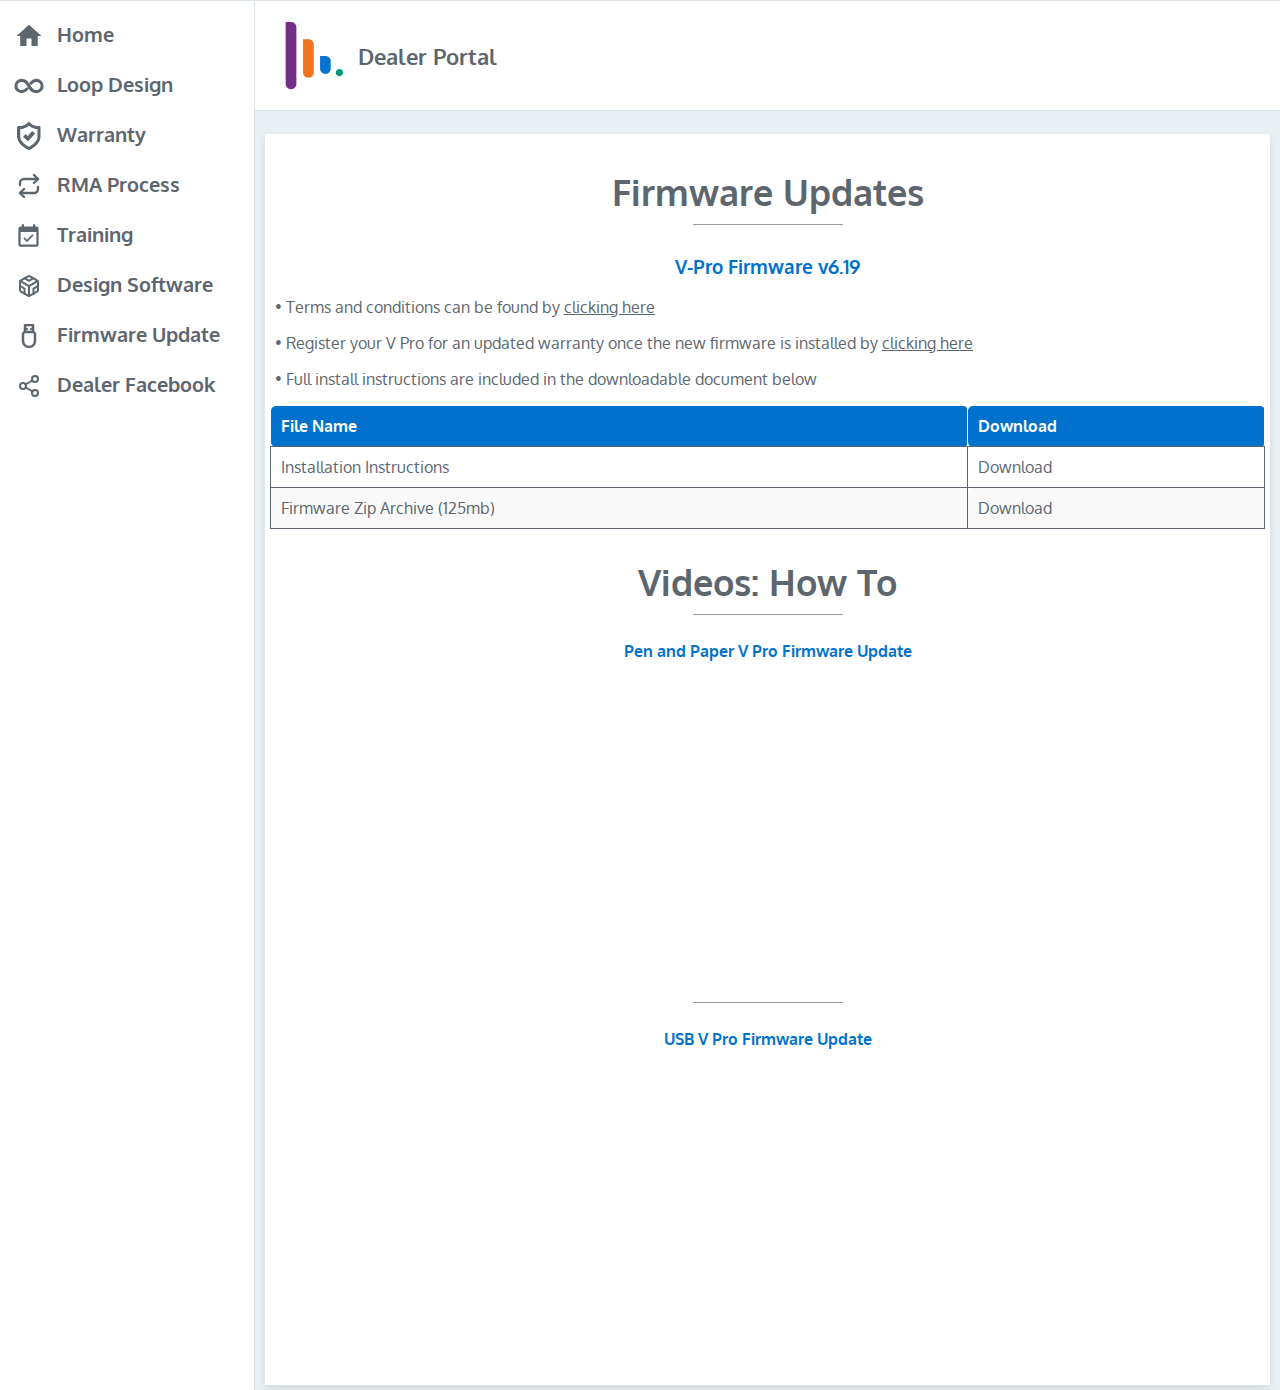
==== firmware.html @ 17f2cf8e "Updates to Firmware videos" ====
<!DOCTYPE html>
<html lang="en">
<head>
    <meta charset="UTF-8">
    <meta http-equiv="X-UA-Compatible" content="IE=edge">
    <meta name="viewport" content="width=device-width, initial-scale=1.0">
    <title>Dealer Portal</title>
    <script src="main.js" defer></script>  
    <link rel="stylesheet" href="styles.css">
    <link rel="icon" href="/contactaicon.png">
    <link rel="stylesheet" href="https://fonts.googleapis.com/css?family=Oxygen">
</head>
<body>
    <div class="portal_container">
        <div class="portal_column1">
            <div class="logoCol">
                <svg class='dashboardLogo' class="dashboardIcon"
                xmlns="http://www.w3.org/2000/svg" viewBox="0 0 24 24">
                    </svg>
                <a href="index.html">
                <svg class='dashIcon' id="homeIcon"
                    xmlns="http://www.w3.org/2000/svg" viewBox="0 0 24 24">
                    <path d="M10,20V14H14V20H19V12H22L12,3L2,12H5V20H10Z" />
                </svg>
                </a>
                <a href="lalform.html">    
                <svg class="dashIcon" id="loopIcon"
                xmlns="http://www.w3.org/2000/svg" class="ionicon" viewBox="0 0 512 512"><title>Infinite</title><path d="M256 256s-48-96-126-96c-54.12 0-98 43-98 96s43.88 96 98 96c37.51 0 71-22.41 94-48M256 256s48 96 126 96c54.12 0 98-43 98-96s-43.88-96-98-96c-37.51 0-71 22.41-94 48" fill="none" stroke="currentColor" stroke-linecap="round" stroke-miterlimit="10" stroke-width="52"/></svg>                </svg>
                </a>
                <a href="warranty.html">    
                    <img class="dashIcon"src="warrantysym2.png" alt="contactaMainLogo" id="warrantyIconNav"></img>
                </a>
                <a href="rma.html">    
                <svg id="rmaIcon"
                xmlns="http://www.w3.org/2000/svg" width="24" height="24" viewBox="0 0 24 24" fill="none" stroke="currentColor" stroke-width="2.4" stroke-linecap="round" stroke-linejoin="round" class="feather feather-repeat"><polyline points="17 1 21 5 17 9"></polyline><path d="M3 11V9a4 4 0 0 1 4-4h14"></path><polyline points="7 23 3 19 7 15"></polyline><path d="M21 13v2a4 4 0 0 1-4 4H3"></path></svg>                </a>
                <a href="trainingform.html">
                <svg class="dashIcon" id="trainingIcon"
                xmlns="http://www.w3.org/2000/svg" viewBox="0 0 24 24">
                <path d="M19,19H5V8H19M19,3H18V1H16V3H8V1H6V3H5C3.89,3 3,3.9 3,5V19A2,2 0 0,0 5,21H19A2,2 0 0,0 21,19V5A2,2 0 0,0 19,3M16.53,11.06L15.47,10L10.59,14.88L8.47,12.76L7.41,13.82L10.59,17L16.53,11.06Z" />                
                </svg>                
                </a>
                <a href="visualiser.html">
                <svg class="visualiserIcon"
                xmlns="http://www.w3.org/2000/svg" width="24" height="24" viewBox="0 0 24 24" fill="none" stroke="currentColor" stroke-width="2" stroke-linecap="round" stroke-linejoin="round" class="feather feather-codesandbox"><path d="M21 16V8a2 2 0 0 0-1-1.73l-7-4a2 2 0 0 0-2 0l-7 4A2 2 0 0 0 3 8v8a2 2 0 0 0 1 1.73l7 4a2 2 0 0 0 2 0l7-4A2 2 0 0 0 21 16z"></path><polyline points="7.5 4.21 12 6.81 16.5 4.21"></polyline><polyline points="7.5 19.79 7.5 14.6 3 12"></polyline><polyline points="21 12 16.5 14.6 16.5 19.79"></polyline><polyline points="3.27 6.96 12 12.01 20.73 6.96"></polyline><line x1="12" y1="22.08" x2="12" y2="12"></line></svg>                </svg>
                </a>    
                <a href="firmware.html">
                <svg class="visualiserIcon"
                width="24" height="24" viewBox="0 0 24 24" fill="#5d666f" stroke="currentColor" stroke-width="0.5" xmlns="http://www.w3.org/2000/svg">            <path fill-rule="evenodd" clip-rule="evenodd" d="M9 7L15 7V5V2L9 2V5V7ZM9 5C9 5.55228 9.44772 6 10 6C10.5523 6 11 5.55228 11 5C11 4.44772 10.5523 4 10 4C9.44772 4 9 4.44772 9 5ZM15 5C15 4.44772 14.5523 4 14 4C13.4477 4 13 4.44772 13 5C13 5.55228 13.4477 6 14 6C14.5523 6 15 5.55228 15 5ZM16.9863 7.1659C16.9953 7.11194 17 7.05652 17 7V1C17 0.447715 16.5523 0 16 0L8 0C7.44772 0 7 0.447715 7 1V7C7 7.05652 7.00469 7.11194 7.0137 7.1659C5.84136 7.57385 5 8.68867 5 10V17C5 20.866 8.13401 24 12 24C15.866 24 19 20.866 19 17V10C19 8.68867 18.1586 7.57385 16.9863 7.1659ZM7 10C7 9.44772 7.44772 9 8 9H16C16.5523 9 17 9.44772 17 10V17C17 19.7614 14.7614 22 12 22C9.23858 22 7 19.7614 7 17L7 10Z"/> </svg>
                </a>
                <a href="https://www.facebook.com/qr/3451659551759622">
                <svg xmlns="http://www.w3.org/2000/svg" width="24" height="24" viewBox="0 0 24 24" fill="none" stroke="currentColor" stroke-width="2" stroke-linecap="round" stroke-linejoin="round" class="feather feather-share-2"><circle cx="18" cy="5" r="3"></circle><circle cx="6" cy="12" r="3"></circle><circle cx="18" cy="19" r="3"></circle><line x1="8.59" y1="13.51" x2="15.42" y2="17.49"></line><line x1="15.41" y1="6.51" x2="8.59" y2="10.49"></line></svg>          
                </a>
            </div>
            <div class="navCol">
                    <a href="index.html">
                        <img id="mainLogo" src="contactalogo.png" alt="contactaMainLogo"></img>
                    </a>
                    <li><a href="index.html">Home</a></li>
                    <li><a href="lalform.html">Loop Design</a></li>
                    <li><a href="warranty.html">Warranty</a></li>
                    <li><a href="rma.html">RMA Process</a></li>
                    <li><a href="trainingform.html">Training</a></li>
                    <li><a href="visualiser.html">Design Software</a></li>
                    <li><a href="firmware.html">Firmware Update</a></li>
                    <li><a href="https://www.facebook.com/qr/3451659551759622">Dealer Facebook</a></li>
            </div>
        </div>
        <div class="portal_column2">
            <div class="headerRow">
                <div class="headerColumns">
                    <img src="contactaicon.png" alt="The Contacta symbol" id="contactaIcon" class="grow">
                    <div class="dealerTitle">
                        <div class="bigText">Dealer Portal</div>
                    </div>
                </div>
            </div>
            <div class="dropdownRow">
                <div class="dropdown"  onclick="toggleMob('dropdownContent')">  
                    <div class="topLine"  onclick="toggleMob('dropdownContent')"></div>
                    <div id="leftBar">Menu</div>
                    <img src='mobmenubtn.png' class="dropbtn"></img>
                </div>
                <div class="dropdownContent" id="dropdownContent">
                    <li class="dropItem"><a href="index.html">Home</a></li>
                    <li class="dropItem"><a href="lalform.html">Loop Design</a></li>
                    <li class="dropItem"><a href="warranty.html">Warranty</a></li>
                    <li class="dropItem"><a href="rma.html">RMA Process</a></li>
                    <li class="dropItem"><a href="trainingform.html">Training</a></li>
                    <li class="dropItem"><a href="visualiser.html">Design Software</a></li>
                    <li class="dropItem"><a href="https://www.facebook.com/qr/3451659551759622">Dealer Facebook</a></li>
                </div>
            </div>
            <div class="firmwareRow">    
                <div class="pricelistRow">
                    <div class="videoTextCont">
                        <div class="headline">
                            Firmware Updates
                        </div>
                        <linebreakCont>
                        <div class="lineBreakHeadline"></div>
                        </linebreakCont>
                        <p class="videoTextTitle">
                            V-Pro Firmware v6.19
                        </p>

                        <p class="firmwareText">
                            <a href="https://contactainc.com/wp-content/uploads/2023/06/V-PRO-Range-Driver-Extended-Warranty-v4-US-Version.docx"> • Terms and conditions can be found by <u>clicking here</u></a>
                            <p class="firmwareText">
                                <a href="https://form.jotform.com/231314367576358"> • Register your V Pro for an updated warranty once the new firmware is installed by <u>clicking here</u></a>

                        <p class="firmwareText">
                            • Full install instructions are included in the downloadable document below
                        </p>
                        <table>
                            <tr>
                              <th>File Name</th>
                              <th>Download</th>
                            </tr>
                            <tr>
                            <tr>
                              <td>Installation Instructions</td>
                              <td><a href="https://contactainc.com/wp-content/uploads/2023/06/PN1001-Customer-Software-Update-Online-3.docx">Download</a></td>
                            </tr>
                            <tr>
                              <td>Firmware Zip Archive (125mb)</td>
                              <td><a href="https://contactainc.com/wp-content/uploads/2023/06/updater_28-07-2022_V6.19.zip">Download</a></td>
                            </tr>
                          </table>
                            <div class="headline">
                                Videos: How To
                            </div>
                            <linebreakCont>
                            <div class="lineBreakHeadline"></div>
                            </linebreakCont>
                            <p class="videoText">
                                Pen and Paper V Pro Firmware Update
                            </p>
                            <div class="videoCont">
                            <iframe width="560" height="315" src="https://www.youtube.com/embed/PJC8OsZ-jYs" title="YouTube video player" frameborder="0" allow="accelerometer; autoplay; clipboard-write; encrypted-media; gyroscope; picture-in-picture; web-share" allowfullscreen></iframe>
                            </div>
                            <linebreakCont>
                                <div class="lineBreakHeadline"></div>
                                </linebreakCont>                    <p class="videoText">
                                    USB V Pro Firmware Update
                            </p>
                            <div class="videoCont">
                                <iframe width="560" height="315" src="https://www.youtube.com/embed/IsLSICy7r08" title="YouTube video player" frameborder="0" allow="accelerometer; autoplay; clipboard-write; encrypted-media; gyroscope; picture-in-picture; web-share" allowfullscreen></iframe>
                            </div>
       
                    </div>
                </div>
            </div>
        </div>
    </body>
    </html>
---- styles.css ----
body,
html {
  height: 100%;
  width: 100%;
  margin: 0;
}

@media only screen and (max-width: 600px) {
  .portal_column1 {
    display: none !important;
  }

  .orderRow,
  .contentRow,
  .mainRow,
  .pricelistRow {
    margin-top: 0px !important;
  }

  .dropdown {
    display: flex !important;
    justify-content: space-between;
    grid-template-columns: 3px 200px;
    height: 25px;
    background-color: #5d666f;
  }

  .card {
    grid-template-columns: 3px 12fr !important;
  }

  .cardColumnRight {
    padding: 5px !important;
    grid-template-rows: 30px 35px 2fr !important;
    min-width: 50px !important;
  }

  .contentRow {
    display: grid;
    grid-template-columns: 1fr !important;
  }

  .portal_column2 {
    width: 100vw !important;
  }

  .announcements {
    display: none;
  }

  .subTitle {
    padding-top: 8px;
  }

  .projectsCol {
    padding-bottom: 20px;
  }

  .dropbtn {
    height: 20px;
    padding: 10px;
    background-color: white;
  }

  .dropbtn:hover {
    background-color: rgb(143, 143, 143);
    transition: 0.2s;
  }

  .dropItem {
    display: grid;
    list-style: none;
    list-style-type: none;
    background-color: #e5e5e5;
    color: black;
    height: 30px;
    padding-left: 15px;
    align-items: center;
    align-content: center;
    align-self: center;
  }

  .dropItem:hover {
    background-color: #5199d3;
    color: white;
  }

  .turnOn {
    display: grid !important;
    transition: 0.5s;
  }

  .dropdownContent {
    font-size: 1.071em;
    display: none;
  }
}

.dropdownLot {
  display: none;
}

.dropdown {
  color: white;
  align-items: center;
  align-content: center;
  align-self: center;
  font-weight: 600;
  display: none;
}

.dropdownContent {
  display: none;
}

#contactaIcon {
  max-width: initial;
}

.portal_container {
  display: grid;
  grid-template-columns: 255px 3fr;
  font-family: "Oxygen", "Open Sans", Helvetica, sans-serif;
  height: 100%;
  border-top: 1px solid #d9e2e6;
  border-bottom: 1px solid #d9e2e6;
}

.portal_column1 {
  display: grid;
  grid-template-columns: 57px 3fr;
}

.logoCol {
  padding-top: 2px;
  /* position: fixed; */
  left: 10px;
  display: grid;
  justify-items: center;
  align-items: center;
  grid-template-rows: 10px 50px 50px 50px 50px 50px 50px 50px 50px;
}

.navCol {
  /* position: fixed; */
  left: 60px;
  display: grid;
  align-items: center;
  grid-template-rows: 8px 50px 50px 50px 50px 50px 50px 50px 50px;
}

#mainLogo {
  display: none;
  /* position: fixed; */
  top: 25px;
  left: 25px;
  width: 200px;
}

.dashboardLogo {
  height: 50px;
  padding-top: 20px;
}

.dashIcon {
  height: 30px;
}

.dashIcon2 {
  height: 40px;
}

.portal_container h1 {
  padding-top: 20px;
  font-size: 28px;
}

.navCol > li {
  list-style: none;
  font-weight: bold;
  font-size: 20px;
}

.submenu {
  display: none;
  margin-top: -10px;
  list-style: none;
  font-size: 20px;
  padding-left: 0px;
}

.submenuItem {
  margin-top: 10px;
  font-weight: 800;
}

li:hover {
  transition: 0.2s;
  color: #0072ce;
  cursor: pointer;
}

.portal_column2 {
  display: grid;
  grid-template-rows: 110px 0fr 4fr;
}

.headerRow {
  display: grid;
  font-weight: bold;
  /* position: fixed; */
}

.findIcon {
  height: 40px;
  display: grid;
  justify-content: center;
  align-items: center;
  align-content: center;
}

.socialIcon {
  height: 25px;
  display: grid;
  justify-content: center;
  align-items: center;
  align-content: center;
}

.headerColumns {
  display: grid;
  grid-template-columns: 0fr 166px 1000fr 1fr 1fr 1fr 1fr 1fr 1fr 0fr;
  padding-top: 20px;
  padding-bottom: 20px;
  align-items: center;
  gap: 15px;
  padding-left: 30px;
  border-bottom: 1px solid #d9e2e6;
}

.catPic2 {
  display: grid;
  justify-content: right;
  padding-right: 10px;
}

.smolText {
  font-size: 12px;
}

.bigText {
  font-size: 22px;
}

.button {
  height: 40px;
  font-size: 14px;
  font-weight: bold;
  border-radius: 999px;
  width: 100px;
  border: 0;
}

.contentRow {
  display: grid;
  grid-template-columns: 3fr 1fr;
}

.firmwareRow {
  display: grid;
  grid-template-columns: 1fr;
}

.projectsCol {
  padding-left: 15px;
  padding-right: 25px;
}

.subTitle {
  font-weight: bold;
  margin-bottom: 10px;
  font-size: 20px;
}

.projectContainer {
  margin: auto;
  display: grid;
  grid-template-columns: repeat(2, 1fr);
  gap: 25px;
}

.card {
  display: grid;
  box-shadow: rgba(0, 0, 0, 0.05) 0px 6px 24px 0px,
    rgba(0, 0, 0, 0.08) 0px 0px 0px 1px;
  border-radius: 5px;
  grid-template-columns: 10px 12fr;
}

.cardColumnLeft {
  border-top-left-radius: 5px;
  border-bottom-left-radius: 5px;
}

.cardColumnRight {
  padding: 20px;
  display: grid;
  grid-template-rows: 30px 20px 2fr;
  min-width: 200px;
}

.projectText {
  margin-top: 10px;
  margin-bottom: 10px;
  font-size: 14px;
}

.projectTitle {
  font-weight: bold;
}

.projectIcons {
  display: grid;
  grid-template-columns: 5fr 20px 20px 20px;
  gap: 20px;
}

#trainingIcon {
  height: 27px;
}

#trainingIcon2 {
  fill: #0072ce;
  height: 27px;
}

.announceCol {
  display: grid;
  grid-template-rows: 1fr;
  padding-right: 15px;
}

.announcementsCard {
  padding: 20px;
  display: grid;
  box-shadow: rgba(0, 0, 0, 0.05) 0px 6px 24px 0px,
    rgba(0, 0, 0, 0.08) 0px 0px 0px 1px;
  border-radius: 5px;
  max-width: 250px;
  grid-template-rows: 1fr 0.8fr 1fr;
}

.announcementTitleCont {
  display: flex;
  align-items: center;
  margin-bottom: -5px;
}

.announcementImg {
  width: 250px;
}

.announceIcon {
  display: grid;
  justify-content: center;
  align-items: center;
  height: 19px;
  fill: #0072ce;
  margin-left: 4px;
  margin-right: -2px;
}

.announcementTitle {
  font-weight: bold;
  min-width: 170px;
  padding: 5px;
}

.announcementText {
  font-size: 12px;
  padding: 5px;
}

.lineBreak {
  height: 1px;
  min-width: 170px;
  margin-top: 10px;
  margin-bottom: 10px;
}

.trending {
  margin-bottom: 20px;
}

.trendingCard {
  padding: 20px;
  display: grid;
  box-shadow: rgba(0, 0, 0, 0.05) 0px 6px 24px 0px,
    rgba(0, 0, 0, 0.08) 0px 0px 0px 1px;
  border-radius: 5px;
  grid-template-rows: 1fr 1fr 1fr 1fr;
  gap: 20px;
  justify-content: baseline;
  margin-bottom: 10px;
}

.trendingUser {
  display: grid;
  grid-template-columns: 50px 1.5fr;
  align-items: center;
}

.trendingAva {
  height: 50px;
}

.user {
  font-size: 14px;
}

.subUser {
  font-size: 14px;
}

.portal_container a:link,
.portal_container a:visited,
.portal_container a:hover,
.portal_container a:active {
  text-decoration: none;
  color: inherit;
}

.navCol a:hover,
.navCol a:active,
.navCol a:focus {
  color: #0072ce;
}

.dashIcon,
.dashboardLogo {
  fill: #5d666f;
}
.dashIcon:hover,
.dashIcon:focus,
.dashIcon:active {
  fill: #0072ce;
}
.logoCol svg:hover,
.logoCol svg:focus,
.logoCol svg:active {
  color: #0072ce;
}

.portal_container li,
.videoTextCont,
.textExp,
.portal_column1,
.headline,
.headerRow,
.user,
.subTitle,
.projectTitle {
  color: #5d666f;
}

.subUser,
.projectText,
.announcementText {
  color: #919499;
}

.announcementTitle {
  color: #0072ce;
}

.lineBreak,
.lineBreakHeadline {
  background-color: #9b9b9b;
}

.button,
.cardColumnLeft {
  background: #0072ce;
}

.headerRow,
.searchRow,
.videoTextCont,
.textCont,
.card,
.announcementsCard,
.trendingCard {
  background-color: #ffffff;
}

.portal_column1 {
  background-color: #ffffff;
  border-right: 1px solid #d9e2e6;
}

.portal_column2,
.announceCol,
.projectsCol {
  background: #e8f0f3;
  background-color: #e8f0f3;
}

.button {
  color: #ffffff;
}

.orderRow,
.contentRow,
.mainRow,
.pricelistRow {
  background-color: #e8f0f3;
  margin-top: 8px;
}

.firmwareRow {
  background-color: #e8f0f3;
  margin-top: 8px;
}

.orderRow {
  margin-bottom: 30px;
  padding-bottom: 30px;
}

.headline {
  display: grid;
  justify-content: center;
  margin-top: 30px;
  font-size: 36px;
  font-weight: bold;
}

.lineBreakHeadline {
  display: grid;
  justify-content: center;
  height: 1px;
  min-width: 150px;
  max-width: 500px;
  margin-top: 10px;
  margin-bottom: 10px;
}

linebreakCont {
  display: flex;
  justify-content: center;
}

.textCont {
  min-width: 80px;
  padding: 20px;
  padding-right: 30px;
  padding-left: 30px;
  margin: 20px;
  border-radius: 20px;
}

.videoTextCont {
  min-width: 80px;
  padding: 5px;
  margin: 5px;
  margin-left: 10px;
  margin-right: 10px;
  margin-top: 7px;
  justify-content: center;
  box-shadow: rgba(0, 0, 0, 0.1) 0px 3px 8px;
}

table {
  border-collapse: collapse;
  width: 100%;
}

th,
td {
  text-align: left;
  padding: 8px;
}

th {
  color: white;
  background-color: #0072ce;
}

tr:nth-child(even) {
  background-color: #f9f9f9;
}

tr:hover {
  background-color: #e6e6e6;
}

.videoCont {
  display: grid;
  justify-content: center;
}

.videoText {
  color: #0072ce;
  display: grid;
  font-weight: bold;
  justify-content: center;
}

.videoTextTitle {
  font-size: 19px;
  color: #0072ce;
  display: grid;
  font-weight: bold;
  justify-content: center;
}

.firmwareText {
  display: grid;
  justify-content: left;
  padding-left: 5px;
  padding-right: 5px;
}

.videoTextDownload {
  display: grid;
  justify-content: center;
  text-decoration: underline;
}

.warrantyText {
  padding-left: 30px;
  padding-right: 30px;
}

.portal_container table,
.portal_container th,
.portal_container td {
  border: 1px solid;
  padding: 10px;
}

.portal_container table {
  width: 100%;
}

.portal_container ul {
  list-style-position: inside;
}

.grow:hover {
  -webkit-transform: scale(1.1);
  -ms-transform: scale(1.1);
  transform: scale(1.1);
  transition: 0.2s;
}

.portal_container table,
.portal_container th,
.portal_container td {
  border-radius: 5px;
}

#warrantyIcon {
  height: 27px;
}

#warrantyIconNav {
  height: 28px;
}
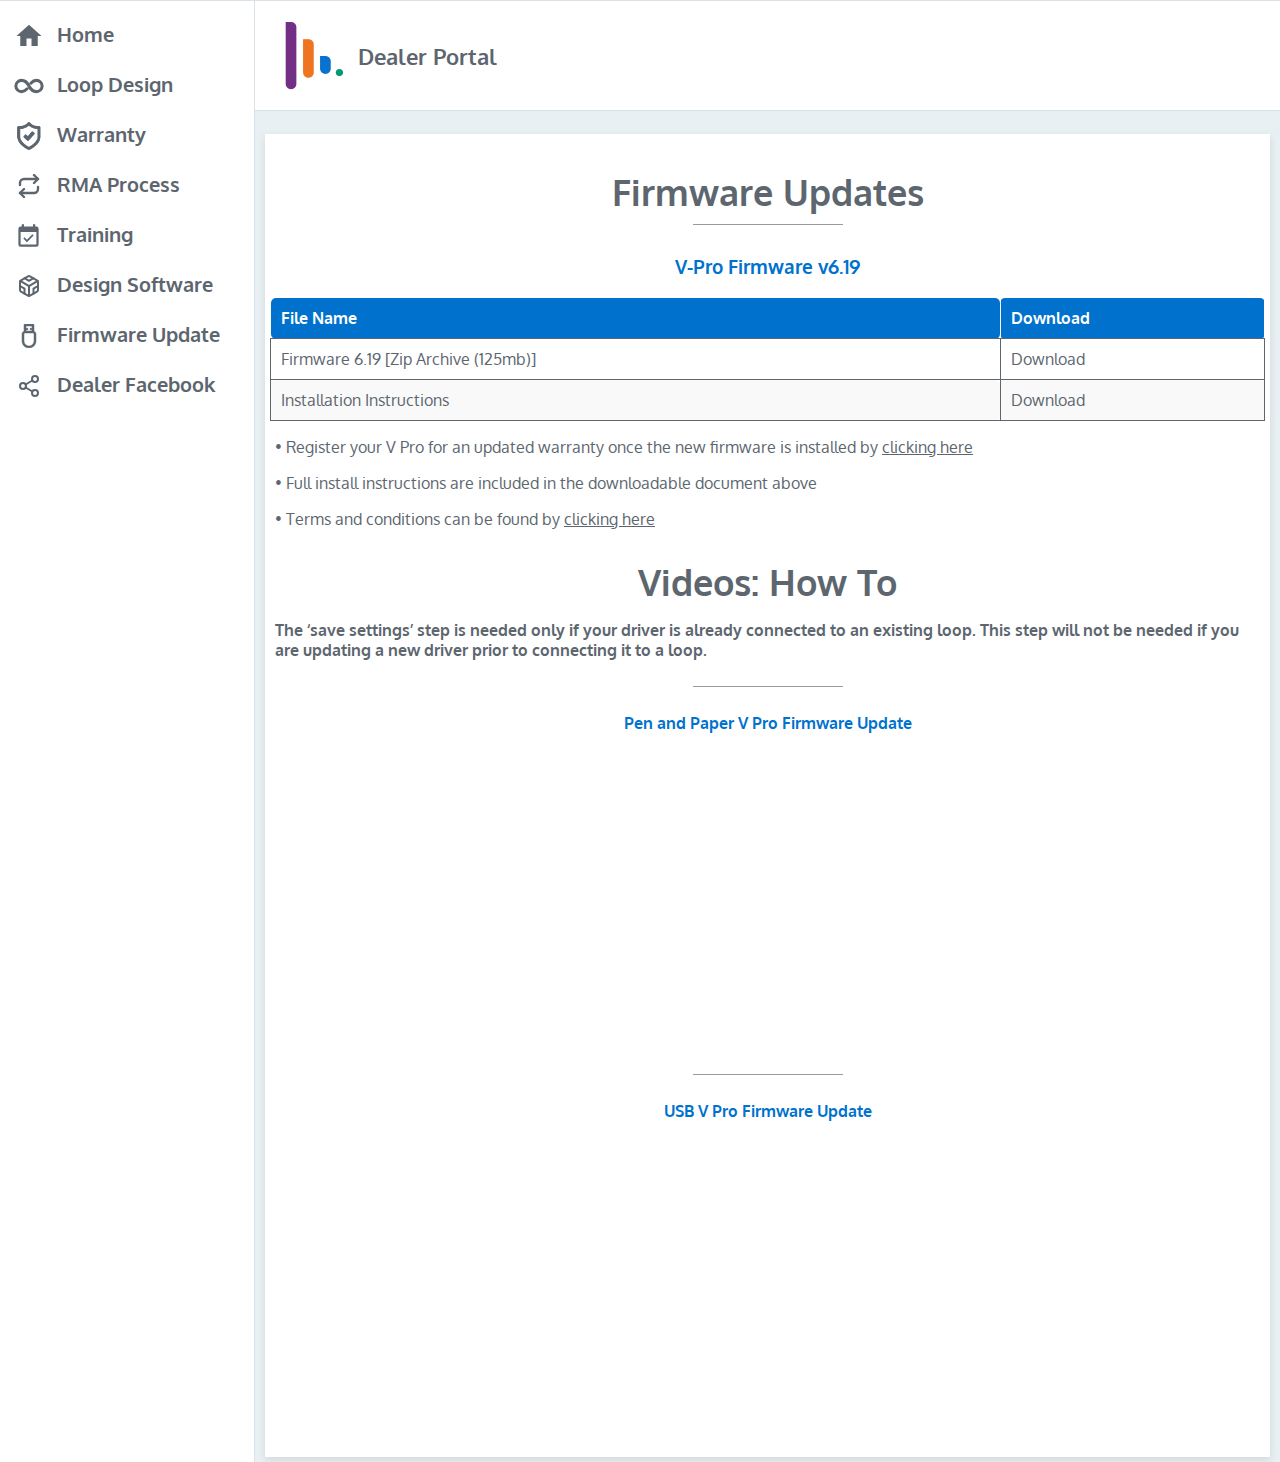
==== commit 9820aecc: "Firmware update" ====
--- a/firmware.html
+++ b/firmware.html
@@ -102,33 +102,40 @@
                         <p class="videoTextTitle">
                             V-Pro Firmware v6.19
                         </p>
-
-                        <p class="firmwareText">
-                            <a href="https://contactainc.com/wp-content/uploads/2023/06/V-PRO-Range-Driver-Extended-Warranty-v4-US-Version.docx"> • Terms and conditions can be found by <u>clicking here</u></a>
-                            <p class="firmwareText">
-                                <a href="https://form.jotform.com/231314367576358"> • Register your V Pro for an updated warranty once the new firmware is installed by <u>clicking here</u></a>
-
-                        <p class="firmwareText">
-                            • Full install instructions are included in the downloadable document below
-                        </p>
                         <table>
                             <tr>
                               <th>File Name</th>
                               <th>Download</th>
                             </tr>
                             <tr>
-                            <tr>
+                                <tr>
+                                    <td>Firmware 6.19 [Zip Archive (125mb)]
+                                    </td>
+                                    <td>
+                                        <a href="https://contactainc.com/wp-content/uploads/2023/06/updater_28-07-2022_V6.19.zip">Download</a>
+                                    </td>
+                                </tr>                            <tr>
                               <td>Installation Instructions</td>
                               <td><a href="https://contactainc.com/wp-content/uploads/2023/06/PN1001-Customer-Software-Update-Online-3.docx">Download</a></td>
                             </tr>
-                            <tr>
-                              <td>Firmware Zip Archive (125mb)</td>
-                              <td><a href="https://contactainc.com/wp-content/uploads/2023/06/updater_28-07-2022_V6.19.zip">Download</a></td>
-                            </tr>
+
                           </table>
+                          <p class="firmwareText">
+                            <a href="https://form.jotform.com/231314367576358"> • Register your V Pro for an updated warranty once the new firmware is installed by <u>clicking here</u></a>
+                            <p class="firmwareText">
+                                • Full install instructions are included in the downloadable document above
+                            </p>
+                          <p class="firmwareText">
+                            <a href="https://contactainc.com/wp-content/uploads/2023/06/V-PRO-Range-Driver-Extended-Warranty-v4-US-Version.docx"> • Terms and conditions can be found by <u>clicking here</u></a>
+
+
+
                             <div class="headline">
                                 Videos: How To
                             </div>
+                            <p class="firmwareText">
+                                <b>The ‘save settings’ step is needed only if your driver is already connected to an existing loop. This step will not be needed if you are updating a new driver prior to connecting it to a loop.</b> 
+                            </p>
                             <linebreakCont>
                             <div class="lineBreakHeadline"></div>
                             </linebreakCont>
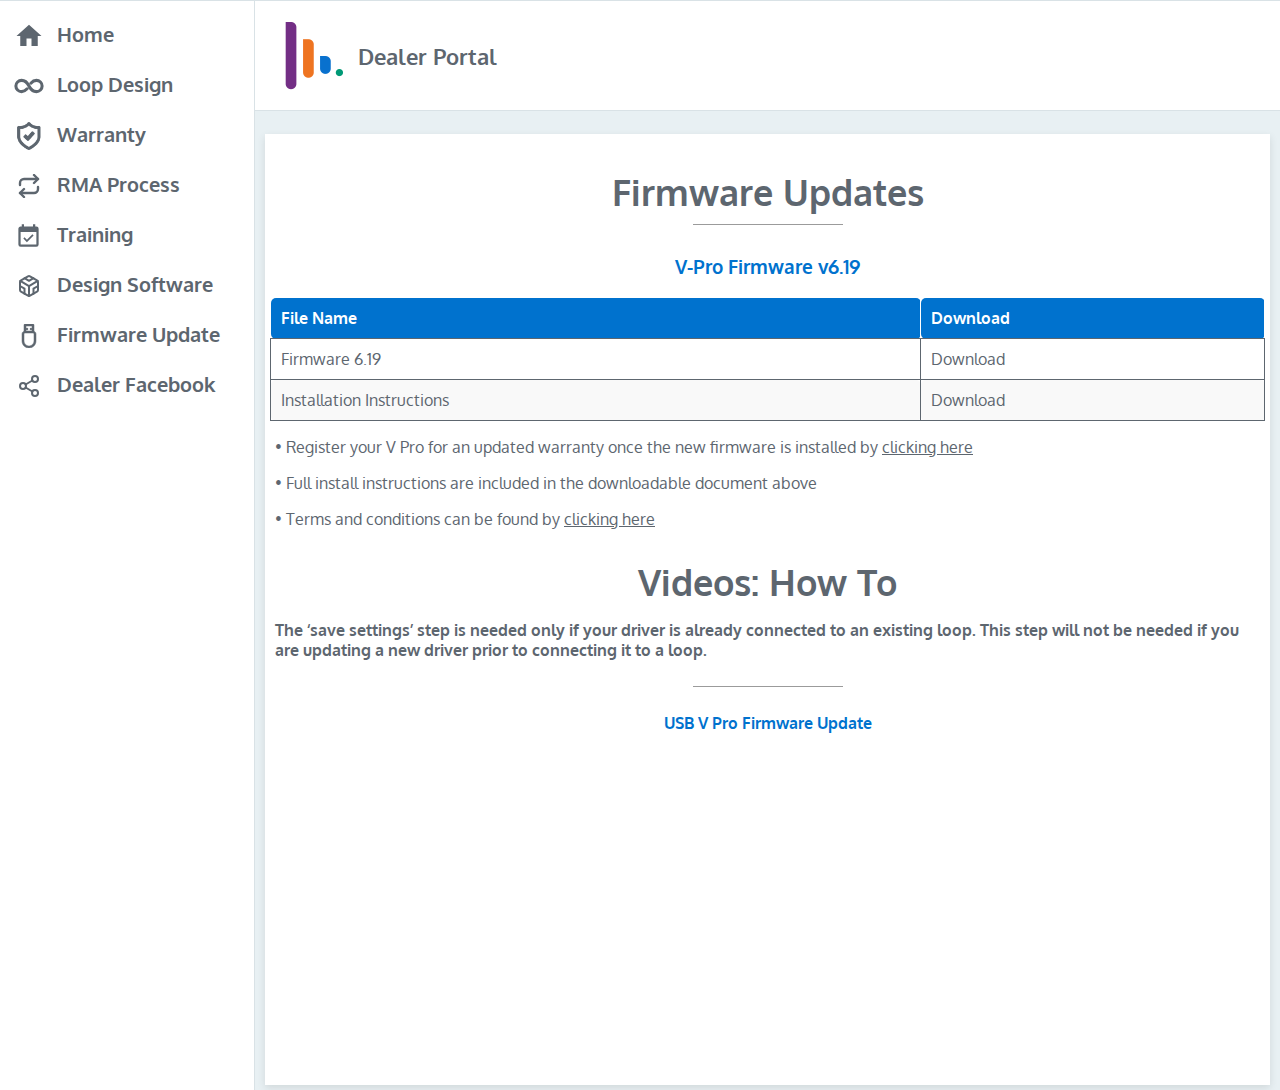
==== commit 3e6fdd1b: "Firmware page amends to link" ====
--- a/firmware.html
+++ b/firmware.html
@@ -109,7 +109,7 @@
                             </tr>
                             <tr>
                                 <tr>
-                                    <td>Firmware 6.19 [Zip Archive (125mb)]
+                                    <td>Firmware 6.19
                                     </td>
                                     <td>
                                         <a href="https://contactainc.com/wp-content/uploads/2023/06/updater_28-07-2022_V6.19.zip">Download</a>
@@ -118,7 +118,6 @@
                               <td>Installation Instructions</td>
                               <td><a href="https://contactainc.com/wp-content/uploads/2023/06/PN1001-Customer-Software-Update-Online-3.docx">Download</a></td>
                             </tr>
-
                           </table>
                           <p class="firmwareText">
                             <a href="https://form.jotform.com/231314367576358"> • Register your V Pro for an updated warranty once the new firmware is installed by <u>clicking here</u></a>
@@ -127,24 +126,12 @@
                             </p>
                           <p class="firmwareText">
                             <a href="https://contactainc.com/wp-content/uploads/2023/06/V-PRO-Range-Driver-Extended-Warranty-v4-US-Version.docx"> • Terms and conditions can be found by <u>clicking here</u></a>
-
-
-
                             <div class="headline">
                                 Videos: How To
                             </div>
                             <p class="firmwareText">
                                 <b>The ‘save settings’ step is needed only if your driver is already connected to an existing loop. This step will not be needed if you are updating a new driver prior to connecting it to a loop.</b> 
                             </p>
-                            <linebreakCont>
-                            <div class="lineBreakHeadline"></div>
-                            </linebreakCont>
-                            <p class="videoText">
-                                Pen and Paper V Pro Firmware Update
-                            </p>
-                            <div class="videoCont">
-                            <iframe width="560" height="315" src="https://www.youtube.com/embed/PJC8OsZ-jYs" title="YouTube video player" frameborder="0" allow="accelerometer; autoplay; clipboard-write; encrypted-media; gyroscope; picture-in-picture; web-share" allowfullscreen></iframe>
-                            </div>
                             <linebreakCont>
                                 <div class="lineBreakHeadline"></div>
                                 </linebreakCont>                    <p class="videoText">
@@ -153,7 +140,8 @@
                             <div class="videoCont">
                                 <iframe width="560" height="315" src="https://www.youtube.com/embed/IsLSICy7r08" title="YouTube video player" frameborder="0" allow="accelerometer; autoplay; clipboard-write; encrypted-media; gyroscope; picture-in-picture; web-share" allowfullscreen></iframe>
                             </div>
-       
+                            <p> </p>
+                            <p> </p>
                     </div>
                 </div>
             </div>
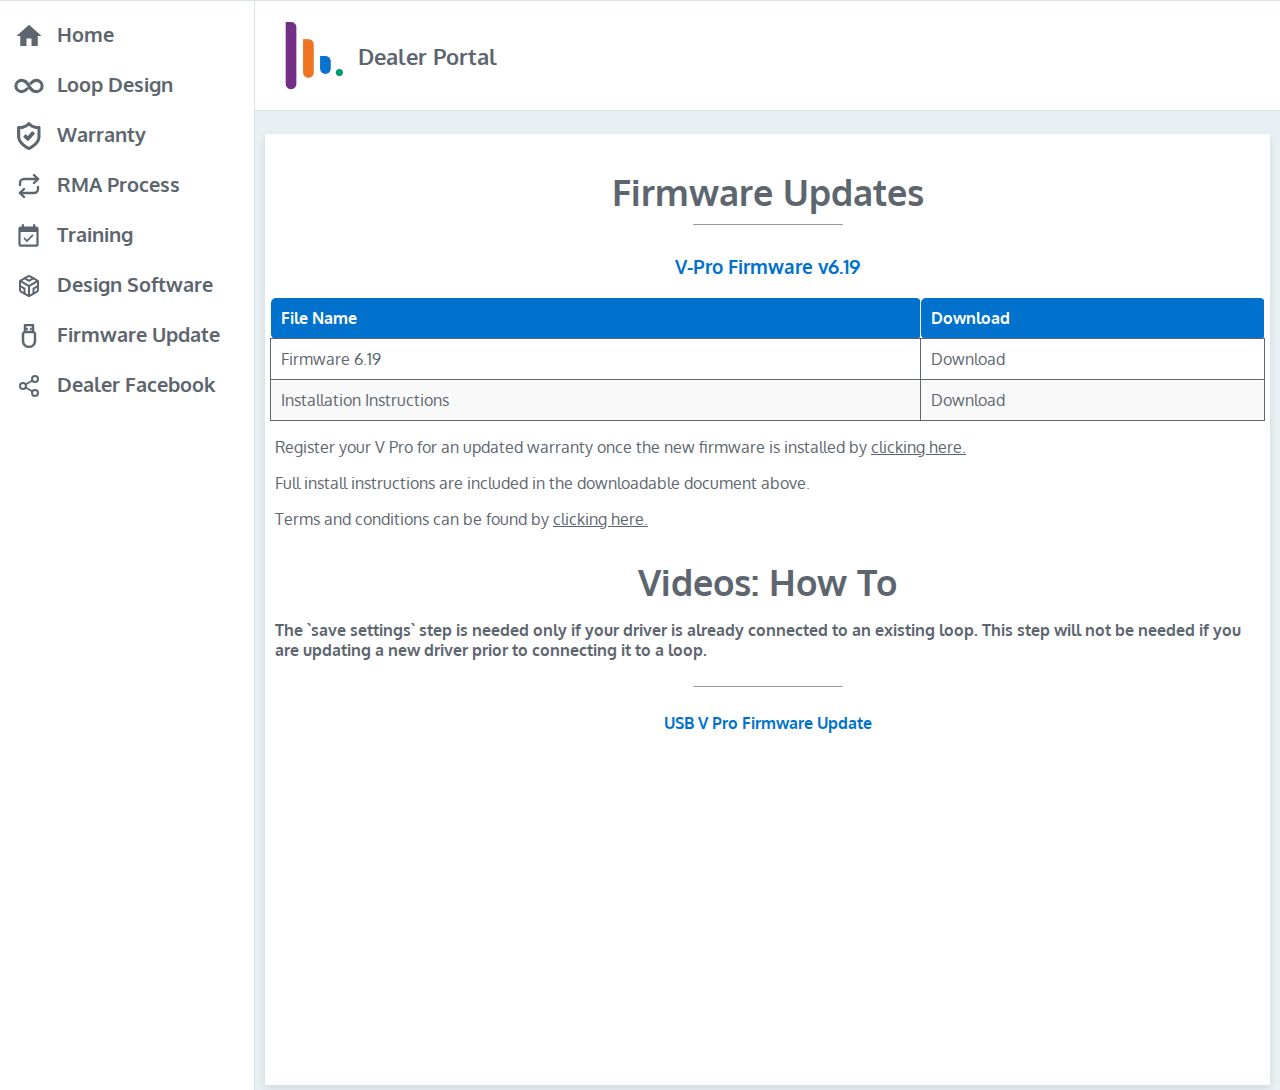
==== commit 98767442: "Firmware" ====
--- a/firmware.html
+++ b/firmware.html
@@ -120,17 +120,18 @@
                             </tr>
                           </table>
                           <p class="firmwareText">
-                            <a href="https://form.jotform.com/231314367576358"> • Register your V Pro for an updated warranty once the new firmware is installed by <u>clicking here</u></a>
+                            <a href="https://form.jotform.com/231314367576358"> Register your V Pro for an updated warranty once the new firmware is installed by <u>clicking here.</u></a>
                             <p class="firmwareText">
-                                • Full install instructions are included in the downloadable document above
+                                Full install instructions are included in the downloadable document above.
                             </p>
                           <p class="firmwareText">
-                            <a href="https://contactainc.com/wp-content/uploads/2023/06/V-PRO-Range-Driver-Extended-Warranty-v4-US-Version.docx"> • Terms and conditions can be found by <u>clicking here</u></a>
+                            <a href="https://contactainc.com/wp-content/uploads/2023/06/V-PRO-Range-Driver-Extended-Warranty-v4-US-Version.docx"> Terms and conditions can be found by <u>clicking here.</u></a>
                             <div class="headline">
                                 Videos: How To
                             </div>
+                            <p></p>
                             <p class="firmwareText">
-                                <b>The ‘save settings’ step is needed only if your driver is already connected to an existing loop. This step will not be needed if you are updating a new driver prior to connecting it to a loop.</b> 
+                                <b>The `save settings` step is needed only if your driver is already connected to an existing loop. This step will not be needed if you are updating a new driver prior to connecting it to a loop.</b> 
                             </p>
                             <linebreakCont>
                                 <div class="lineBreakHeadline"></div>
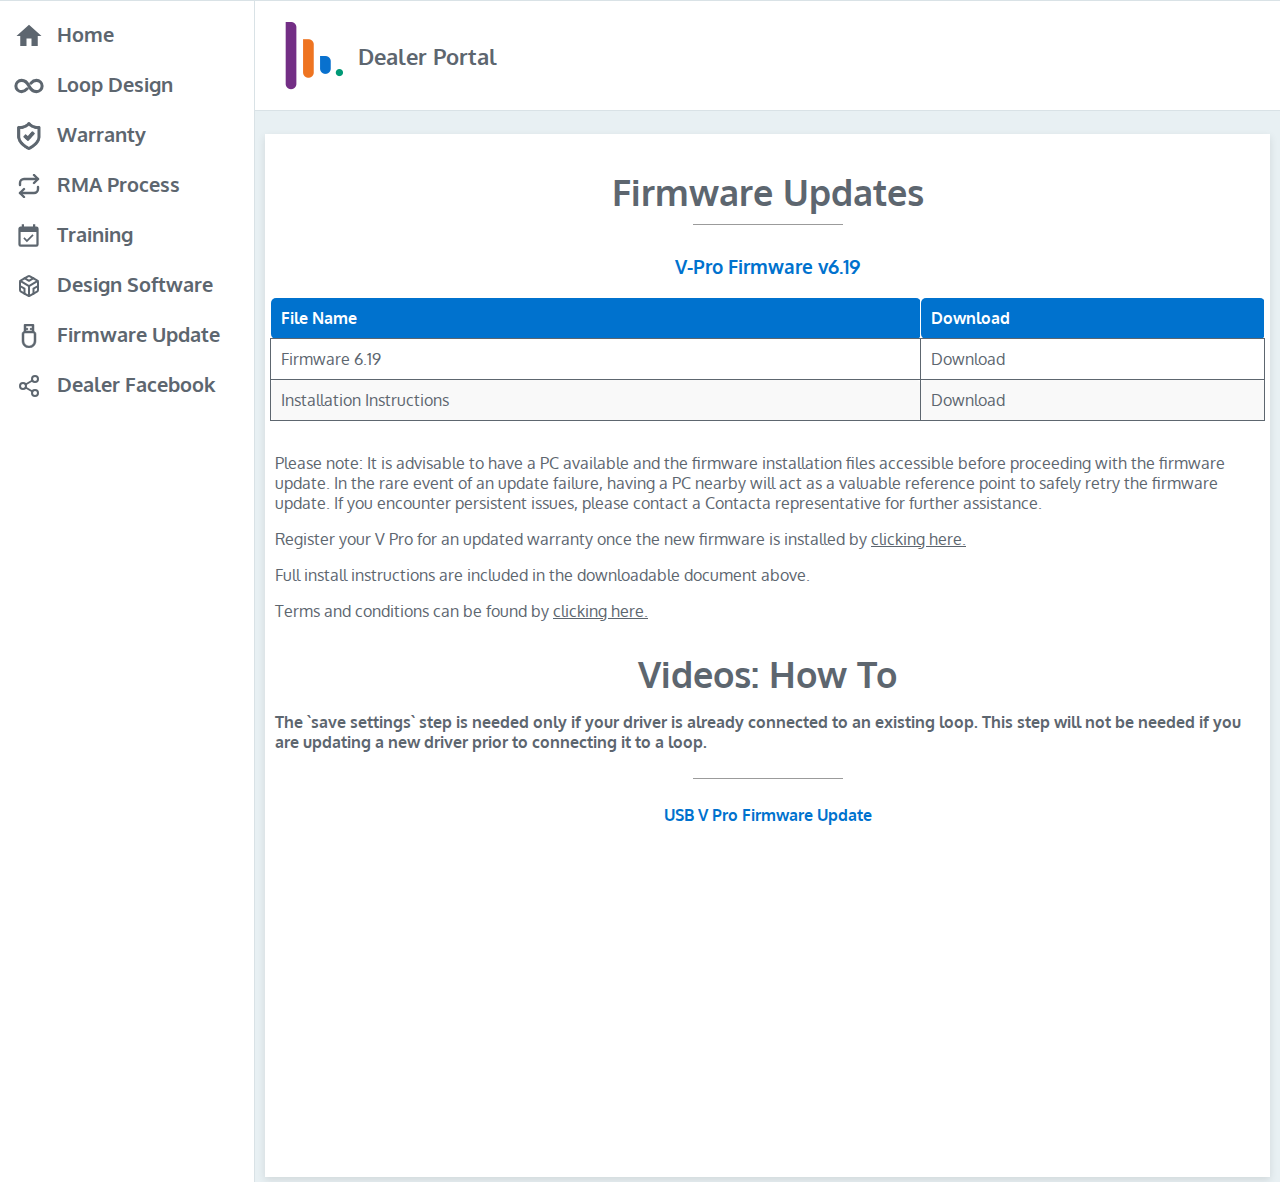
==== commit 3ec2803d: "Amended text" ====
--- a/firmware.html
+++ b/firmware.html
@@ -120,7 +120,10 @@
                             </tr>
                           </table>
                           <p class="firmwareText">
-                            <a href="https://form.jotform.com/231314367576358"> Register your V Pro for an updated warranty once the new firmware is installed by <u>clicking here.</u></a>
+                            <p class="firmwareText">
+                                Please note: It is advisable to have a PC available and the firmware installation files accessible before proceeding with the firmware update. In the rare event of an update failure, having a PC nearby will act as a valuable reference point to safely retry the firmware update. If you encounter persistent issues, please contact a Contacta representative for further assistance.</p>
+                                <p class="firmwareText">
+                                    <a href="https://form.jotform.com/231314367576358">Register your V Pro for an updated warranty once the new firmware is installed by <u>clicking here.</u></a>
                             <p class="firmwareText">
                                 Full install instructions are included in the downloadable document above.
                             </p>
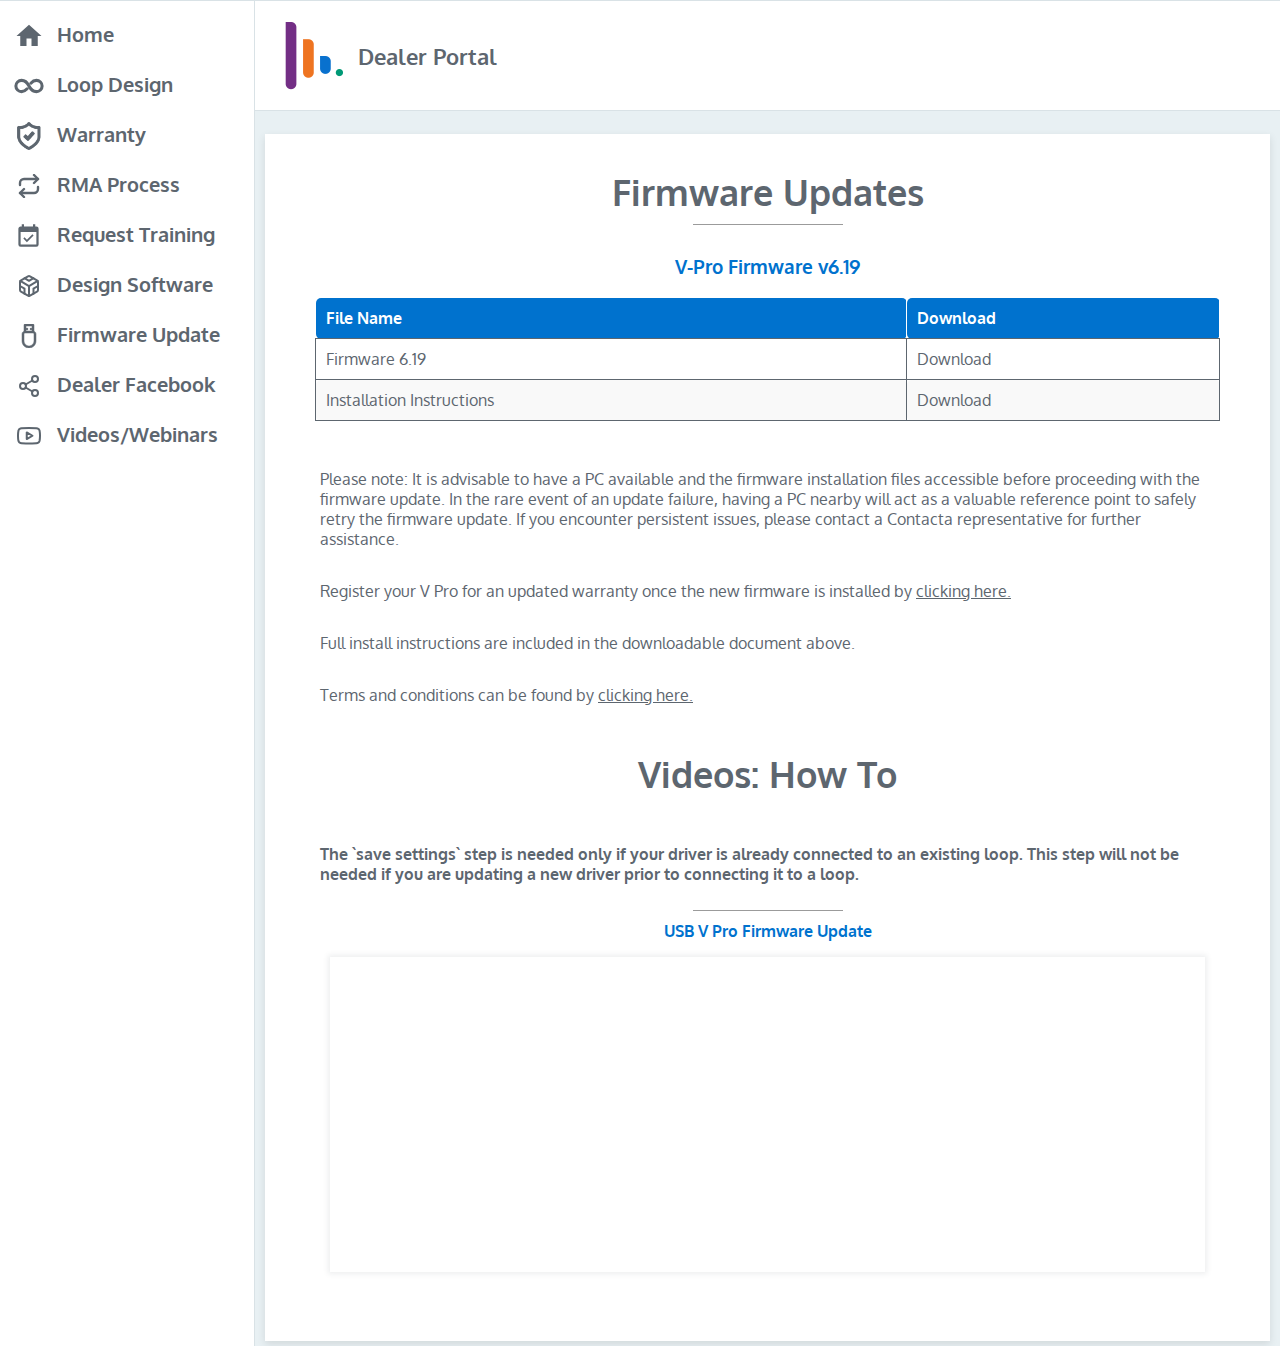
==== commit eb3b3645: "update to firmware nav section" ====
--- a/firmware.html
+++ b/firmware.html
@@ -50,46 +50,51 @@
                 <a href="https://www.facebook.com/qr/3451659551759622">
                 <svg xmlns="http://www.w3.org/2000/svg" width="24" height="24" viewBox="0 0 24 24" fill="none" stroke="currentColor" stroke-width="2" stroke-linecap="round" stroke-linejoin="round" class="feather feather-share-2"><circle cx="18" cy="5" r="3"></circle><circle cx="6" cy="12" r="3"></circle><circle cx="18" cy="19" r="3"></circle><line x1="8.59" y1="13.51" x2="15.42" y2="17.49"></line><line x1="15.41" y1="6.51" x2="8.59" y2="10.49"></line></svg>          
                 </a>
+                <a href="videos.html">               
+                    <svg class="videoIcon"
+                    xmlns="http://www.w3.org/2000/svg" width="24" height="24" viewBox="0 0 24 24" fill="none" stroke="currentColor" stroke-width="2" stroke-linecap="round" stroke-linejoin="round" class="feather feather-youtube"><path d="M22.54 6.42a2.78 2.78 0 0 0-1.94-2C18.88 4 12 4 12 4s-6.88 0-8.6.46a2.78 2.78 0 0 0-1.94 2A29 29 0 0 0 1 11.75a29 29 0 0 0 .46 5.33A2.78 2.78 0 0 0 3.4 19c1.72.46 8.6.46 8.6.46s6.88 0 8.6-.46a2.78 2.78 0 0 0 1.94-2 29 29 0 0 0 .46-5.25 29 29 0 0 0-.46-5.33z"></path><polygon points="9.75 15.02 15.5 11.75 9.75 8.48 9.75 15.02"></polygon></svg>     
+                    </a>               
+    
             </div>
             <div class="navCol">
-                    <a href="index.html">
-                        <img id="mainLogo" src="contactalogo.png" alt="contactaMainLogo"></img>
-                    </a>
-                    <li><a href="index.html">Home</a></li>
-                    <li><a href="lalform.html">Loop Design</a></li>
-                    <li><a href="warranty.html">Warranty</a></li>
-                    <li><a href="rma.html">RMA Process</a></li>
-                    <li><a href="trainingform.html">Training</a></li>
-                    <li><a href="visualiser.html">Design Software</a></li>
-                    <li><a href="firmware.html">Firmware Update</a></li>
-                    <li><a href="https://www.facebook.com/qr/3451659551759622">Dealer Facebook</a></li>
+                <a href="index.html">
+                    <img id="mainLogo" src="contactalogo.png" alt="contactaMainLogo"></img>
+                </a>
+                <li><a href="index.html">Home</a></li>
+                <li><a href="lalform.html">Loop Design</a></li>
+                <li><a href="warranty.html">Warranty</a></li>
+                <li><a href="rma.html">RMA Process</a></li>
+                <li><a href="trainingform.html">Request Training</a></li>
+                <li><a href="visualiser.html">Design Software</a></li>
+                <li><a href="firmware.html">Firmware Update</a></li>
+                <li><a href="https://www.facebook.com/qr/3451659551759622">Dealer Facebook</a></li>
+                <li><a href="videos.html">Videos/Webinars</a></li>
+        </div>
+    </div>        <div class="portal_column2">
+        <div class="headerRow">
+            <div class="headerColumns">
+                <img src="contactaicon.png" alt="The Contacta symbol" id="contactaIcon" class="grow">
+                <div class="dealerTitle">
+                    <div class="bigText">Dealer Portal</div>
+                </div>
             </div>
         </div>
-        <div class="portal_column2">
-            <div class="headerRow">
-                <div class="headerColumns">
-                    <img src="contactaicon.png" alt="The Contacta symbol" id="contactaIcon" class="grow">
-                    <div class="dealerTitle">
-                        <div class="bigText">Dealer Portal</div>
-                    </div>
-                </div>
+        <div class="dropdownRow">
+            <div class="dropdown"  onclick="toggleMob('dropdownContent')">  
+                <div class="topLine"  onclick="toggleMob('dropdownContent')"></div>
+                <div id="leftBar">Menu</div>
+                <img src='mobmenubtn.png' class="dropbtn"></img>
             </div>
-            <div class="dropdownRow">
-                <div class="dropdown"  onclick="toggleMob('dropdownContent')">  
-                    <div class="topLine"  onclick="toggleMob('dropdownContent')"></div>
-                    <div id="leftBar">Menu</div>
-                    <img src='mobmenubtn.png' class="dropbtn"></img>
-                </div>
-                <div class="dropdownContent" id="dropdownContent">
-                    <li class="dropItem"><a href="index.html">Home</a></li>
-                    <li class="dropItem"><a href="lalform.html">Loop Design</a></li>
-                    <li class="dropItem"><a href="warranty.html">Warranty</a></li>
-                    <li class="dropItem"><a href="rma.html">RMA Process</a></li>
-                    <li class="dropItem"><a href="trainingform.html">Training</a></li>
-                    <li class="dropItem"><a href="visualiser.html">Design Software</a></li>
-                    <li class="dropItem"><a href="https://www.facebook.com/qr/3451659551759622">Dealer Facebook</a></li>
-                </div>
+            <div class="dropdownContent" id="dropdownContent">
+                <li class="dropItem"><a href="index.html">Home</a></li>
+                <li class="dropItem"><a href="lalform.html">Loop Design</a></li>
+                <li class="dropItem"><a href="warranty.html">Warranty</a></li>
+                <li class="dropItem"><a href="rma.html">RMA Process</a></li>
+                <li class="dropItem"><a href="trainingform.html">Training</a></li>
+                <li class="dropItem"><a href="visualiser.html">Design Software</a></li>
+                <li class="dropItem"><a href="https://www.facebook.com/qr/3451659551759622">Dealer Facebook</a></li>
             </div>
+        </div>
             <div class="firmwareRow">    
                 <div class="pricelistRow">
                     <div class="videoTextCont">
--- a/styles.css
+++ b/styles.css
@@ -13,7 +13,8 @@
   .orderRow,
   .contentRow,
   .mainRow,
-  .pricelistRow {
+  .pricelistRow,
+  .videoRow {
     margin-top: 0px !important;
   }
 
@@ -138,7 +139,7 @@
   display: grid;
   justify-items: center;
   align-items: center;
-  grid-template-rows: 10px 50px 50px 50px 50px 50px 50px 50px 50px;
+  grid-template-rows: 10px 50px 50px 50px 50px 50px 50px 50px 50px 50px;
 }
 
 .navCol {
@@ -146,7 +147,7 @@
   left: 60px;
   display: grid;
   align-items: center;
-  grid-template-rows: 8px 50px 50px 50px 50px 50px 50px 50px 50px;
+  grid-template-rows: 8px 50px 50px 50px 50px 50px 50px 50px 50px 50px;
 }
 
 #mainLogo {
@@ -512,7 +513,8 @@
 .orderRow,
 .contentRow,
 .mainRow,
-.pricelistRow {
+.pricelistRow,
+.videoRow {
   background-color: #e8f0f3;
   margin-top: 8px;
 }
@@ -562,6 +564,8 @@
 .videoTextCont {
   min-width: 80px;
   padding: 5px;
+  padding-left: 50px;
+  padding-right: 50px;
   margin: 5px;
   margin-left: 10px;
   margin-right: 10px;
@@ -667,3 +671,89 @@
 #warrantyIconNav {
   height: 28px;
 }
+
+.videoItem {
+  display: grid;
+  align-items: flex-start;
+  justify-content: center; /* Center the videoDetails horizontally */
+  margin-bottom: 20px;
+  display: flex; /* Use flexbox for easy layout */
+  margin-bottom: 20px; /* Add some spacing between items */
+  border: 1px solid #ccc; /* Add a subtle border */
+  padding: 15px; /* Add some padding inside the box */
+  border-radius: 5px; /* Slightly round the corners */
+  box-shadow: 0 2px 5px rgba(0, 0, 0, 0.1); /* Add a subtle shadow */
+  background: #d9e2e6;
+  max-width: 900px;
+}
+
+.videoDetails {
+  display: flex;
+  flex-direction: column;
+  justify-content: center; /* Center items vertically */
+  align-items: center; /* Center items horizontally */
+  flex: 1 0 auto;
+  max-width: 600px;
+}
+
+/* Style for even video items (video on the right) */
+.videoItem:nth-child(even) {
+  flex-direction: row-reverse; /* Reverse the order of content and video */
+}
+
+.videoCont {
+  flex: 1; /* Allow the video container to grow and take up available space */
+  margin: 0 15px; /* Add some margin around the video */
+  box-shadow: 0px 0px 5px 2px rgba(93, 102, 111, 0.1);
+}
+
+.videoDetails {
+  flex: 1; /* Allow the details container to grow */
+}
+
+.videoText {
+  margin-top: 0; /* Remove default margin on the heading */
+}
+
+.videoRow {
+  display: flex;
+  justify-content: center;
+}
+
+.videoTextCont {
+  display: grid;
+  justify-content: center;
+  align-items: center;
+  overflow: hidden; /* Prevent margin collapse */
+}
+
+.videoRow {
+  display: flex;
+  justify-content: center;
+  width: 900px; /* Or a suitable width */
+  margin: 0 auto; /* Optional: Center .videoRow within .portal_column2 */
+}
+
+.buttonContainer {
+  display: flex;
+  justify-content: center;
+  margin: 30px; /* Increased spacing for better visual separation */
+}
+
+.registerButton {
+  background-color: #0072ce;
+  color: white;
+  padding: 12px 24px; /* Slightly increased padding for a larger button */
+  border: none;
+  border-radius: 25px; /* More rounded corners for a softer look */
+  cursor: pointer;
+  font-size: 18px; /* Slightly larger font size */
+  font-weight: bold; /* Add emphasis */
+  text-transform: uppercase; /* Make text uppercase for a call-to-action feel */
+  transition: background-color 0.3s ease; /* Smooth transition on hover */
+  box-shadow: 0px 2px 5px rgba(0, 0, 0, 0.2); /* Subtle shadow for depth */
+}
+
+.registerButton:hover {
+  background-color: #0056a0;
+}
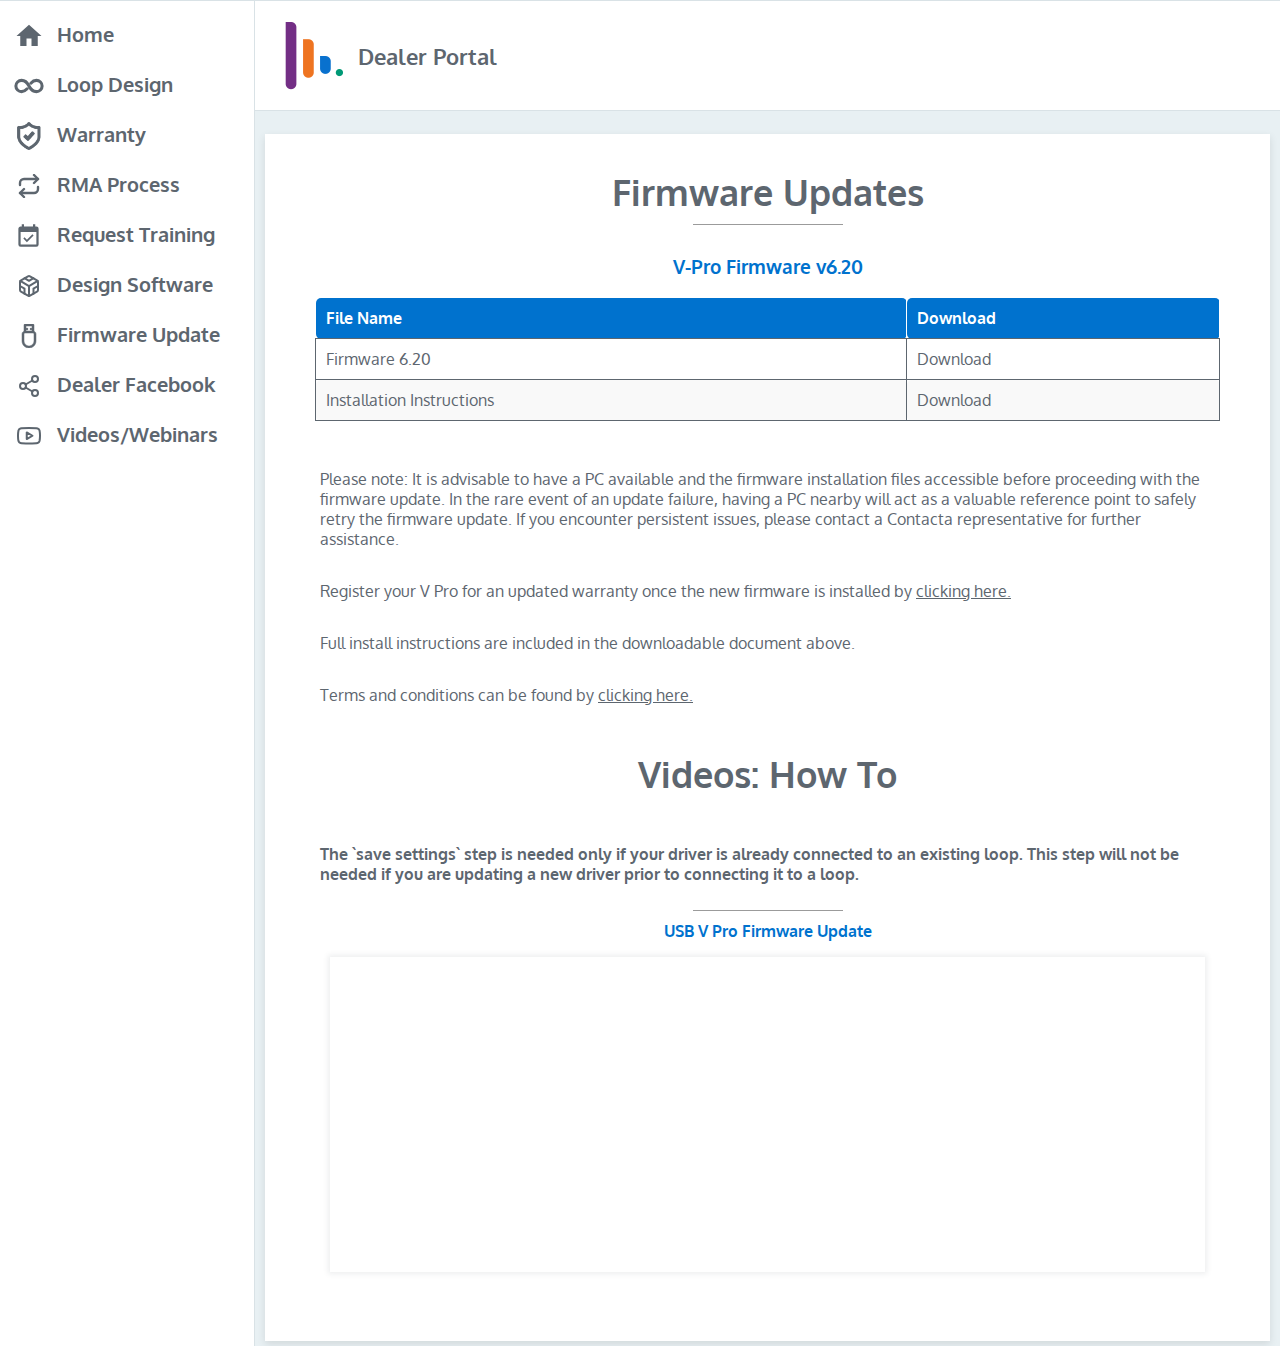
==== commit 83e6dac8: "firmware text amend" ====
--- a/firmware.html
+++ b/firmware.html
@@ -105,7 +105,7 @@
                         <div class="lineBreakHeadline"></div>
                         </linebreakCont>
                         <p class="videoTextTitle">
-                            V-Pro Firmware v6.19
+                            V-Pro Firmware v6.20
                         </p>
                         <table>
                             <tr>
@@ -114,14 +114,14 @@
                             </tr>
                             <tr>
                                 <tr>
-                                    <td>Firmware 6.19
+                                    <td>Firmware 6.20
                                     </td>
                                     <td>
-                                        <a href="https://contactainc.com/wp-content/uploads/2023/06/updater_28-07-2022_V6.19.zip">Download</a>
+                                        <a href="https://contactainc.com/wp-content/uploads/2024/11/updater_13-08-2024_V6.20.zip">Download</a>
                                     </td>
                                 </tr>                            <tr>
                               <td>Installation Instructions</td>
-                              <td><a href="https://contactainc.com/wp-content/uploads/2023/06/PN1001-Customer-Software-Update-Online-3.docx">Download</a></td>
+                              <td><a href="https://contactainc.com/wp-content/uploads/2024/11/Contacta-V-Pro-Customer-Software-Update-v6-201.docx">Download</a></td>
                             </tr>
                           </table>
                           <p class="firmwareText">
